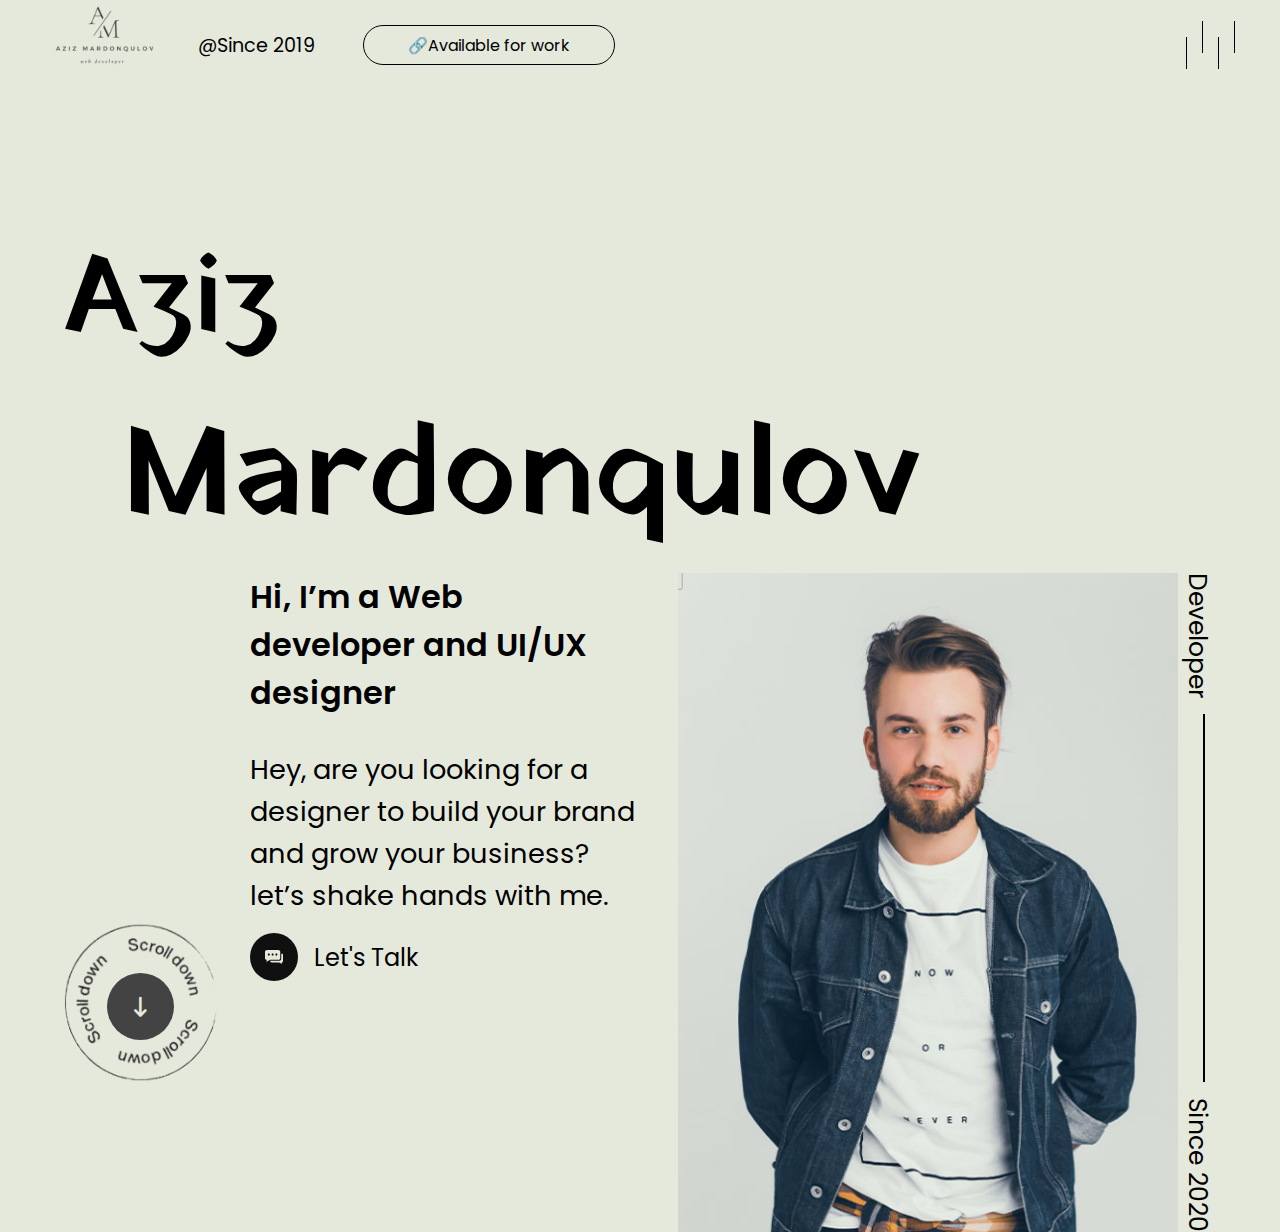
==== index.html @ bc28e063 "inishial setup" ====
<!DOCTYPE html>
<html lang="en">
<head>
    <meta charset="UTF-8">
    <meta name="viewport" content="width=device-width, initial-scale=1.0">
    <title>Aziz Mardonqulov</title>
    <link rel="stylesheet" href="./style.css">
    <link rel="stylesheet" href="https://cdnjs.cloudflare.com/ajax/libs/font-awesome/6.7.2/css/all.min.css" integrity="sha512-Evv84Mr4kqVGRNSgIGL/F/aIDqQb7xQ2vcrdIwxfjThSH8CSR7PBEakCr51Ck+w+/U6swU2Im1vVX0SVk9ABhg==" crossorigin="anonymous" referrerpolicy="no-referrer" />
</head>
<body>
    <div class="hader">
        <div class="navbar">
            <div class="navbar-right">
                <div class="navbar-logo">
                    <img src="./img/navbar/1_transparent_Craiyon.png" alt="">
                </div>
                <div class="navbar-right-lable">
                    <div class="navbar-right-lable-1">@Since 2019</div>
                    <a href="#" class="navbar-right-button">🔗Available for work</a>
                </div>
            </div>
            <div class="navbar-left">
                <div id="OpenNavbar" class="navbar-bars">
                    <span></span>
                    <span></span>
                    <span></span>
                    <span></span>
                </div>
            </div>
        </div>
        <div class="navbar-left"></div>
        <div id="MedioNavbar" class="navbar-medio">
            <ul>
                <li class="medio-navbar-item-1"><a href="" class="medio-navbar-link-1"><img src="./img/navbar/1.svg" alt="">Home</a></li>
                <li class="medio-navbar-item-2"><a href="" class="medio-navbar-link-2"><img src="./img/navbar/2.svg" alt="">About</a></li>
                <li class="medio-navbar-item-3"><a href="" class="medio-navbar-link-3"><img src="./img/navbar/3.svg" alt="">Work</a></li>
                <li class="medio-navbar-item-4"><a href="" class="medio-navbar-link-4"><img src="./img/navbar/4.svg" alt="">Contact</a></li>
                <li class="medio-navbar-item-5"><a href="" id="CLoseNavbar" class="medio-navbar-link-5">x</a></li>
            </ul>
        </div>
        <div class="baner">
            <div class="baner-lable">
                Aziz <p>Mardonqulov</p>
            </div>
            <div class="baner-blog">
                <div class="baner-blog-lable">
                    <div id="BanerSkroll" class="baner-skroll">
                        <img src="./img/baner/1_transparent_Craiyon.png" alt="">
                        <span id="onScrool"><i class="fa-solid fa-arrow-down-long"></i></span>
                    </div>
                    <div class="baner-blog-lable-in">
                        <div class="baner-blog-lable-in-lable-1">Hi, I’m a Web <br> developer and UI/UX <br> designer</div>
                        <div class="baner-blog-lable-in-lable-2">Hey, are you looking for a <br> designer to build your brand <br> and grow your business? <br> let’s shake hands with me.</div>
                        <a href="https://t.me/AzizMardonqulov" class="baner-blog-lable-in-lable-3"><div class="baner-blog-lable-in-lable-3-img"><img src="./img/baner/2.svg" alt=""></div>Let's Talk</a>
                    </div>

                </div>
                <div class="baner-blog-lable-img">
                    <img width="500" src="./img/baner/3.png">
                    <div class="baner-blog-lable-img-lable"><div class="baner-blog-lable-img-lable-1">Developer <span></span> Since 2020</div></div>
                </div>
            </div>
        </div> 
    </div>
    <script src="./app.js"></script>
</body>
</html>
---- style.css ----
@import url('https://fonts.googleapis.com/css2?family=Crimson+Text:ital,wght@0,400;0,600;0,700;1,400;1,600;1,700&family=Old+Standard+TT:ital,wght@0,400;0,700;1,400&family=PT+Sans+Narrow:wght@400;700&family=Poppins:ital,wght@0,100;0,200;0,300;0,400;0,500;0,600;0,700;0,800;0,900;1,100;1,200;1,300;1,400;1,500;1,600;1,700;1,800;1,900&family=Port+Lligat+Sans&family=Roboto:ital,wght@0,100;0,300;0,400;0,500;0,700;0,900;1,100;1,300;1,400;1,500;1,700;1,900&family=Work+Sans:ital,wght@0,100..900;1,100..900&family=Yatra+One&display=swap');
*{
    margin: 0;
    padding: 0;
    box-sizing: border-box;
    transition: all 0.5s ease;
    font-family: "Poppins";
}
a{
    text-decoration: none;
}
li{
    list-style: none;
}
input{
    outline: none;
    padding-left: 1rem;
}
.hader{
    width: 100%;
    height: 100vh;
    background-color: #E5E9DC;
}
.navbar{
    width: 100%;
    height: 6vw;
    min-height: 10vh;
    box-shadow: 0px 2px 2em #0000;
    display: flex;
    justify-content: space-between;
    flex-direction: row;
    padding-left: 3%;
    padding-right: 3%;
}
.navbar-right{
    display: flex;
    gap: 2rem;
}
.navbar-logo{
    margin-top: -3vh;
}
.navbar-logo img{
    max-width: 10vw;
    min-width: 14vh;
}   
.navbar-right-lable{
    display: flex;
    gap: 3rem;
    align-items: center;
}
.navbar-left{
    display: flex;
    align-items: center;
}
.navbar-bars{
    width: 3.5rem;
    height: 3rem;
    cursor: pointer;
    position: relative;
    border-radius: 5px;
}
.navbar-bars span:first-child{
    width: 0.1rem;
    height: 2rem;
    background-color: #000;
    position: absolute;
    top: 1rem;
}
.navbar-bars span:nth-child(2){
    width: 0.1rem;
    height: 2rem;
    background-color: #000;
    position: absolute;
    left: 1rem;
}
.navbar-bars span:nth-child(3){
    width: 0.1rem;
    height: 2rem;
    background-color: #000;
    position: absolute;
    left: 2rem;
    top: 1rem;
}
.navbar-bars span:nth-child(4){
    width: 0.1rem;
    height: 2rem;
    background-color: #000;
    position: absolute;
    left: 3rem;
}
.navbar-bars:hover span{
    background-color: #0a2d72 ;
}
.navbar-bars:active{
    transform: scale(1.05);
}
.navbar-right-lable-1{
    font-size: 1.2rem;
    font-weight: 400;
}
.navbar-right-button{
    width: 28vh;
    height: 40px;
    border: 1px solid #000;
    justify-content: center;
    display: flex;
    align-items: center;
    border-radius: 20px;
    color: #000;
}
.navbar-right-button:hover{
    background-color: #000;
    color: #E5E9DC;
}
.navbar-right-button:active{
    transform: scale(1.02);
}
.navbar-medio{
    width: 100%;
    height: 100vh;
    position: fixed;
    z-index: 100;
    background-color: #3f3f46f0;
    top: -150%;
    display: flex;
    flex-direction: column;
    align-items: center;
    justify-content: center;
}
.navbar-medio ul li{
    margin-top: 2rem;
}
.navbar-medio ul li a{
    font-size: 18px;
    color: #E5E9DC;
    align-items: center;
    display: flex;
    gap: 0.5rem;
    justify-content: center;
}
.navbar-medio ul li:last-child a{
    font-size: 30px;
}
.navbar-medio ul li a:active{
    transform: scale(1.1);
}
.baner{
    width: 100%;
    background-color: #E5E9DC;
    padding-top: 10%;
    padding-left: 5%;
    padding-right: 5%;
    display: flex;
    flex-direction: column;
}
.baner-lable{
    font-family: "Yatra One";
    font-size:7rem;
}
.baner-lable p{
    font-family: "Yatra One";
    font-size:8rem;
    margin-left: 5%;
}
.baner-blog{
    display: flex;
    justify-content: space-between;
}
.baner-blog-lable{
    display: flex;
    gap: 2rem;
}
.baner-blog-lable-img img{
    max-width:600px;
    height: auto;
}
.baner-skroll{
    width:12vw;
    height: 13vw;
    display: flex;
    border-radius: 50%;
    position: relative;
    justify-content: center;
    align-items: center;
    cursor: pointer;
    margin-top: 60%;
}
.baner-skroll:active{
    transform: scale(1.1);
}
.baner-skroll img{
    width: 100%;
    height: 100%;
    border-radius: 50%;
}
.baner-skroll span{
    width:4.2rem;
    height: 4.2rem;
    background-color: #434343;
    position: absolute;
    border-radius: 50%;
    display: flex;
    margin-top: 1rem;
    justify-content: center;
    align-items: center;
    transform: rotate(0);
}
.baner-skroll span i{
    font-size: 20px;
    color:#E5E9DC;
}
.baner-blog-lable-in{
    display: flex;
    flex-direction: column;
    gap: 1rem;
}
.baner-blog-lable-in-lable-1{
    font-size: 2rem;
    font-weight: 600;
    margin-bottom: 1rem;
}
.baner-blog-lable-in-lable-2{
    font-size: 1.7rem;
    font-weight: 400;
}
.baner-blog-lable-in-lable-3{
    font-size: 1.5rem;
    display: flex;
    gap: 1rem;
    color: #000;
    align-items: center;
}
.baner-blog-lable-in-lable-3-img{
    width: 3rem;
    height: 3rem;
    background-color: #101010;
    display: flex;
    justify-content: center;
    align-items: center;   
    border-radiUs: 50%;
}
.baner-blog-lable-img{
    display: flex;
}
.baner-blog-lable-img-lable{
    writing-mode: vertical-rl;
    display: flex;
    font-size: 25px;
}
.baner-blog-lable-img-lable-1{
    display: flex;
}
.baner-blog-lable-img-lable span{
    width: 2px;
    height: 23rem;
    background-color: #000;
    margin-top: 1rem;
    margin-bottom: 1rem;
    margin-right: 0.7rem;
    transform: rotate(0deg);
}
.baner-blog-lable-img img{
    object-fit: cover;
}














@media only screen and (max-width:450px) {
    .navbar-right-lable{
        display: none;
    }
}

















@media only screen and (max-width:380px){
    .navbar-logo{
        margin-top: -2vw;
    }
    .navbar-bars span{
        width: 0.1rem !important;
        height: 1.4rem !important;
    }
    .navbar-medio ul li:last-child a{
        font-size: 20px;
    }
    .baner{
        height: 150vh;
        padding-left: 0;
        padding-right: 0;
    }
    .baner-lable{
        font-size: 2rem;
        margin-left: 5vw;
    }
    .baner-lable p{
        font-size: 2rem;
    }
    .baner-blog{
        flex-direction: column;
    }
    .baner-blog-lable{
        flex-direction: column;
    }
    .baner-blog-lable-img img{
        width: 100%;
    }
    .baner-skroll{
        width: 27vw;
        height: 28vw;
        margin-top: 2rem;
    }
    .baner-skroll span{
        width: 2rem;
        height: 2rem; 
        right: 0.8rem;
        top:0.8rem;
        left: 1.5rem;

    }
    .baner-skroll span i{
        font-size: 10px;   
    }
    .baner-skroll{
        margin-left: 1rem;
    }
    .baner-blog-lable-in{
        padding-left: 1rem;
    }
    .baner-blog-lable-in-lable-1{
        font-size: 1.5rem;
    }
    .baner-blog-lable-in-lable-2{
        font-size: 1.2rem;
        margin-bottom: 0.5rem;
    }
    .baner-blog-lable-in-lable-3{
        margin-bottom: 1rem;
    }
    .baner-blog-lable-img-lable{
        font-size: 20px;
    }
    .baner-blog-lable-img-lable-1{
        display: none;
    }

}
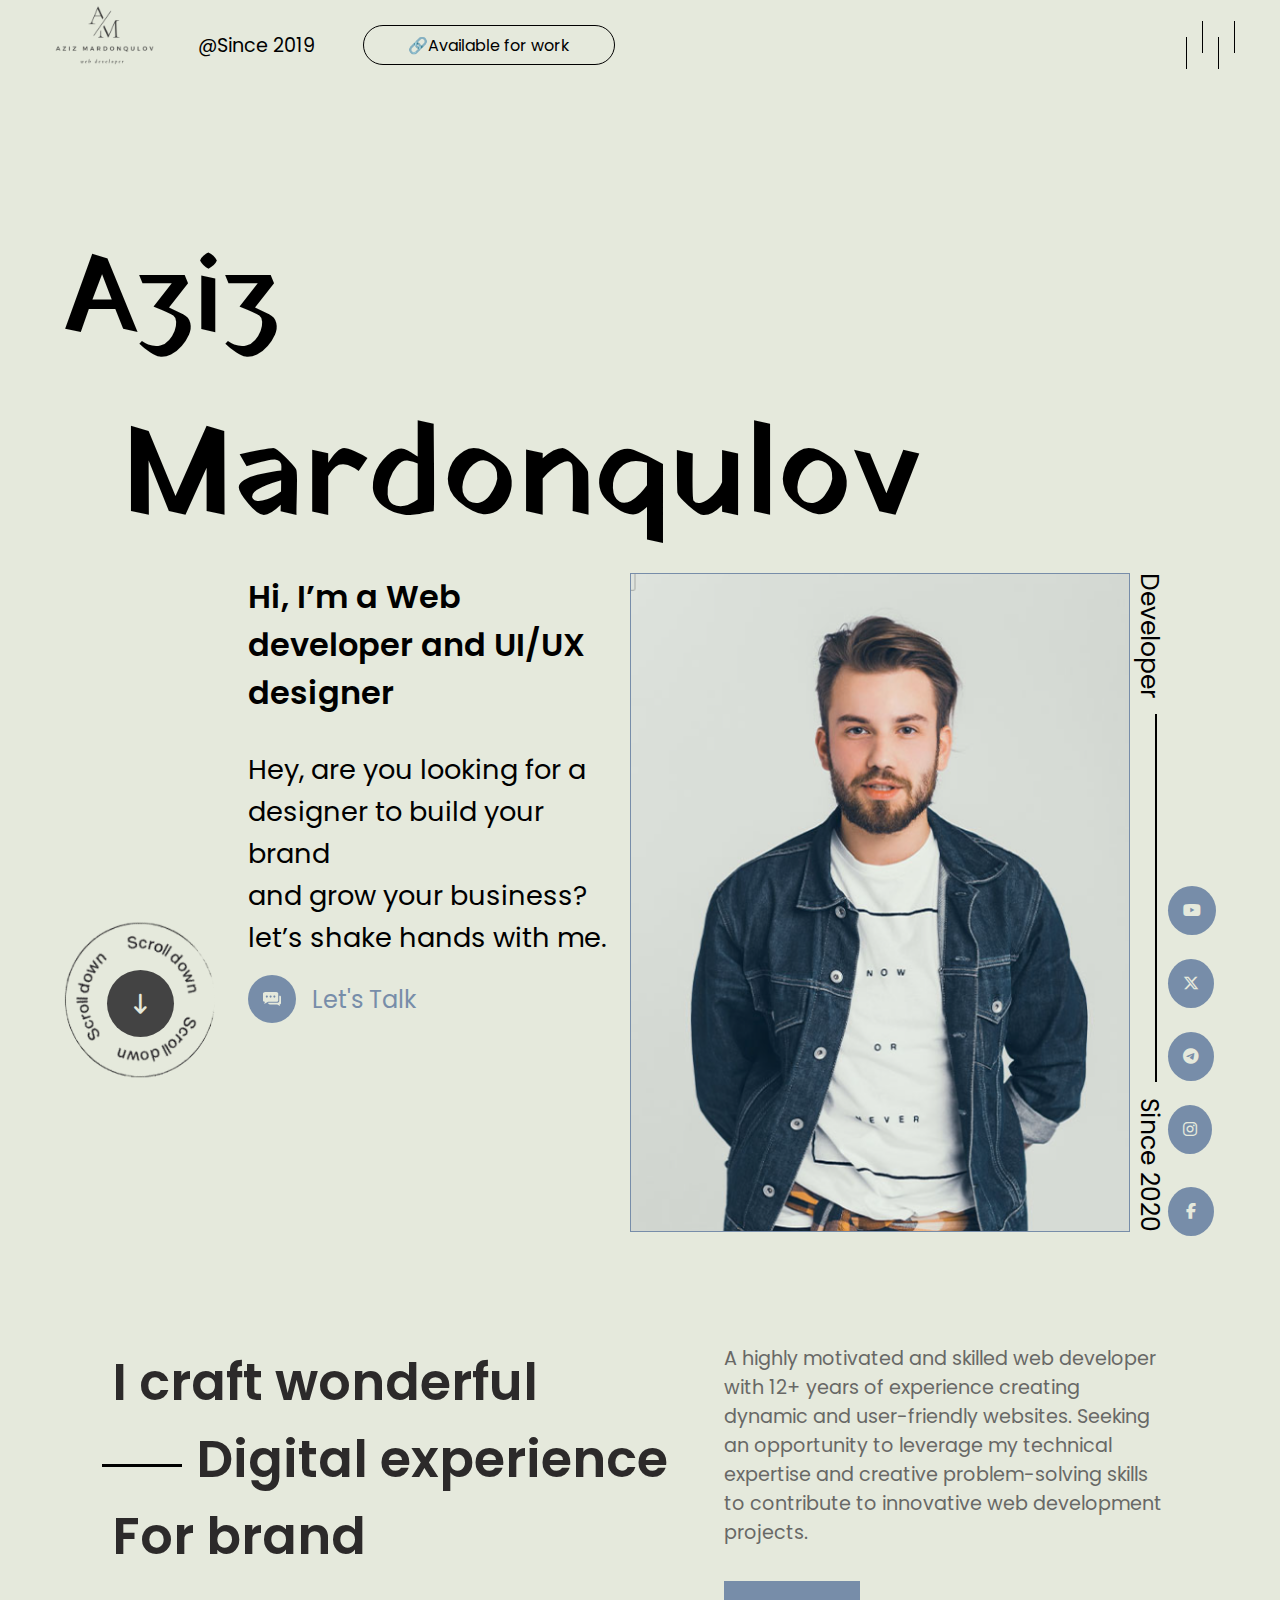
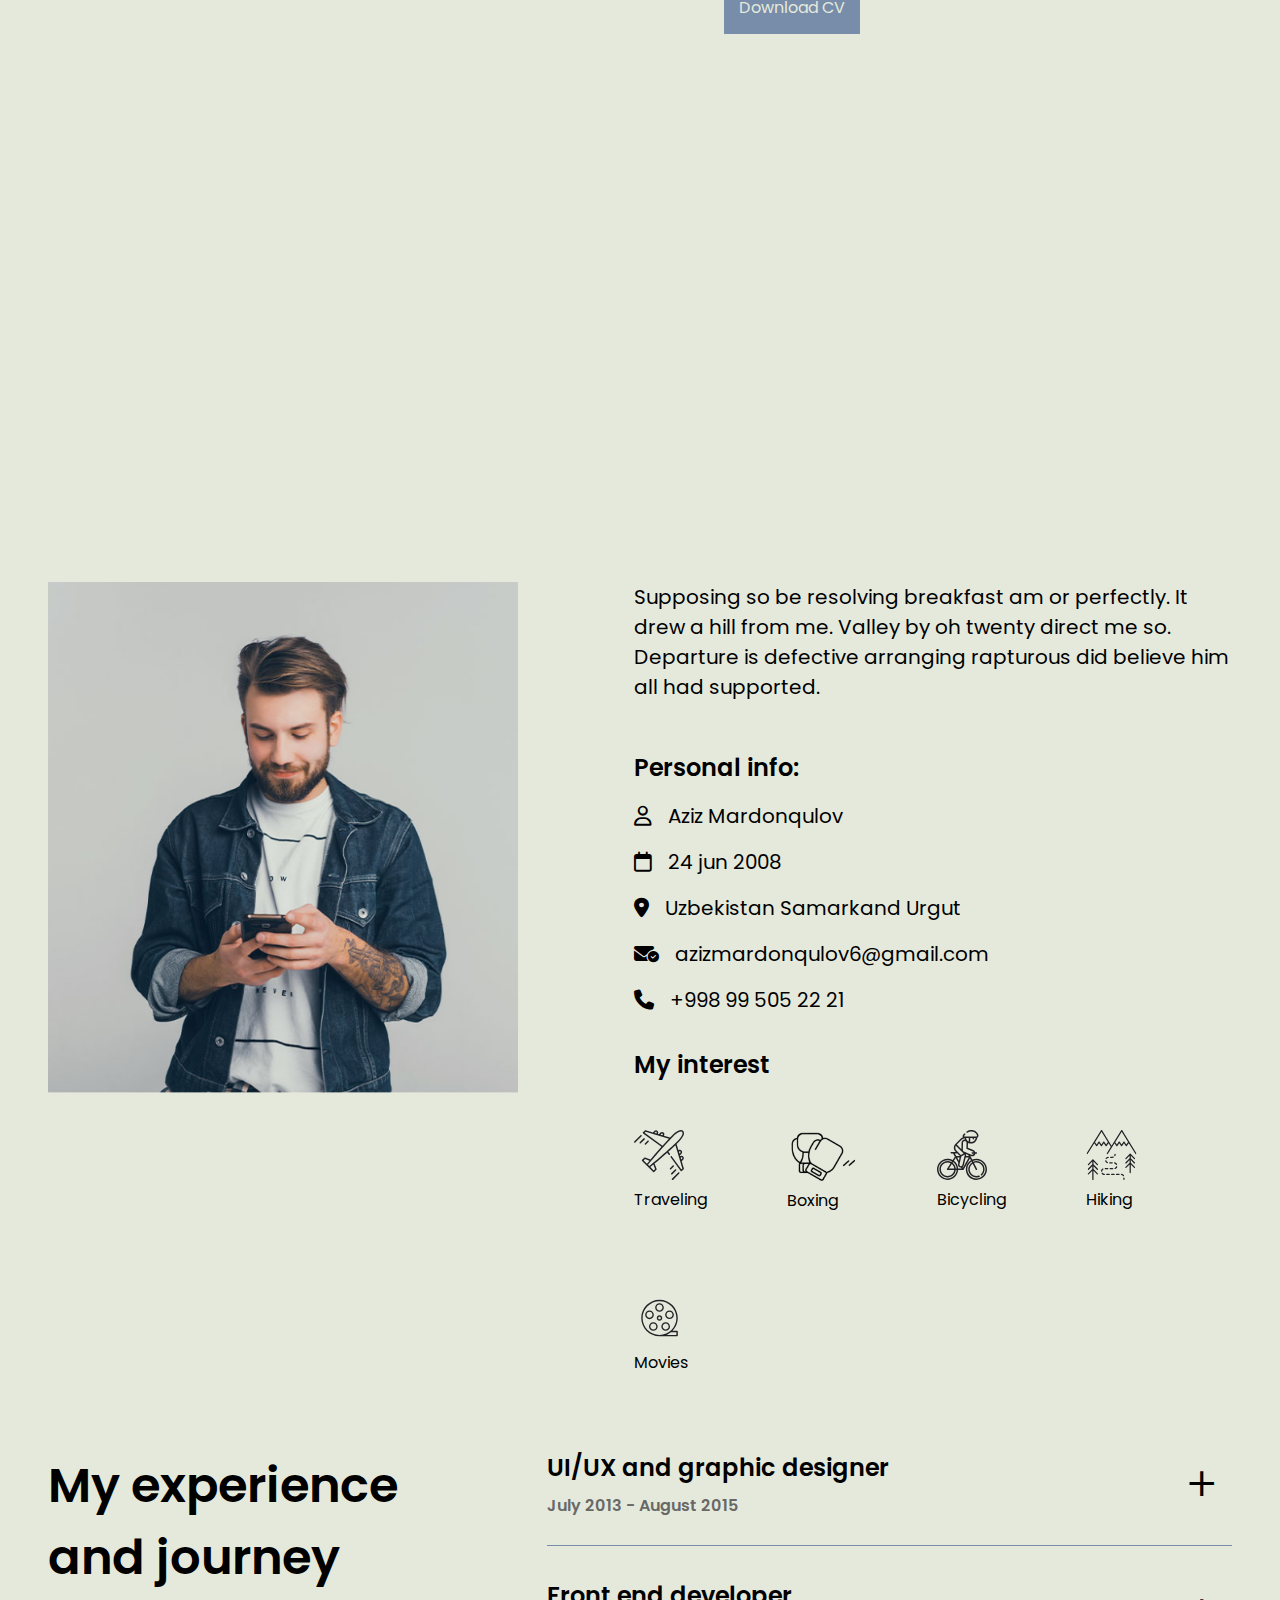
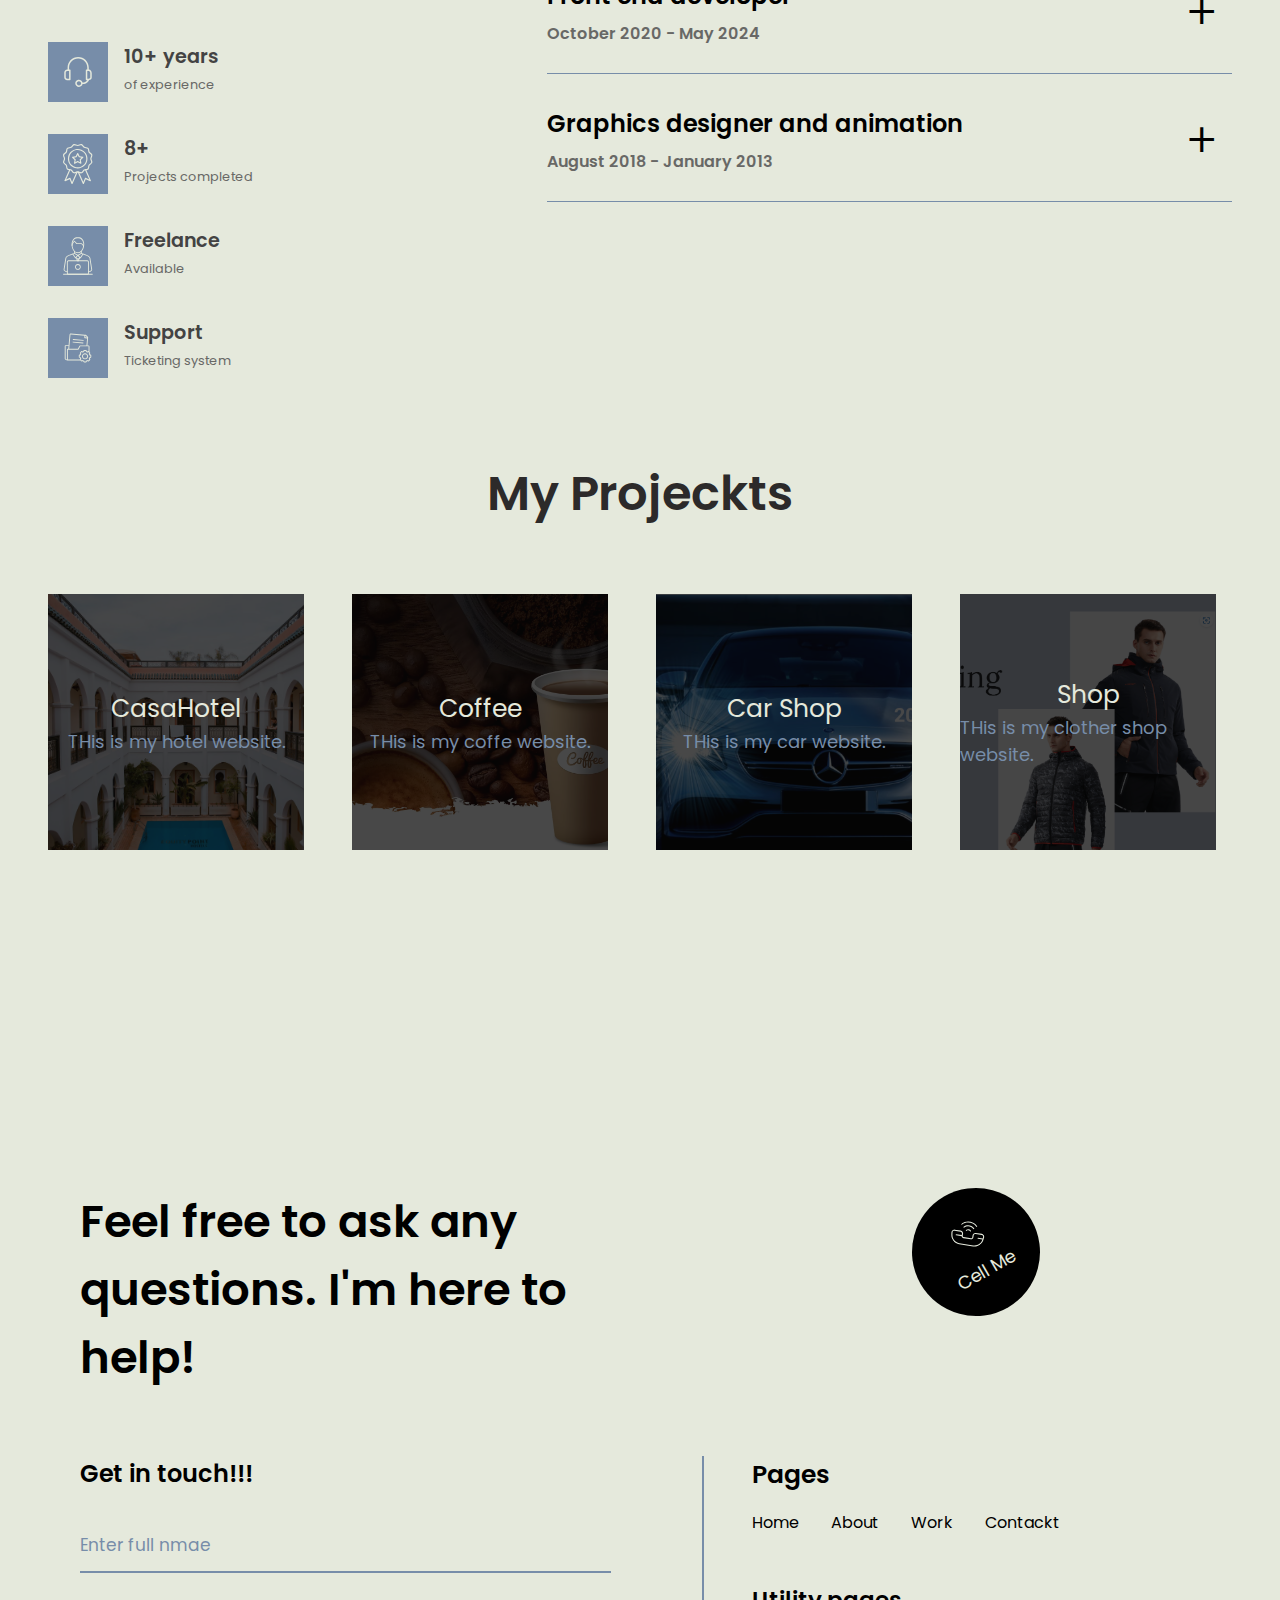
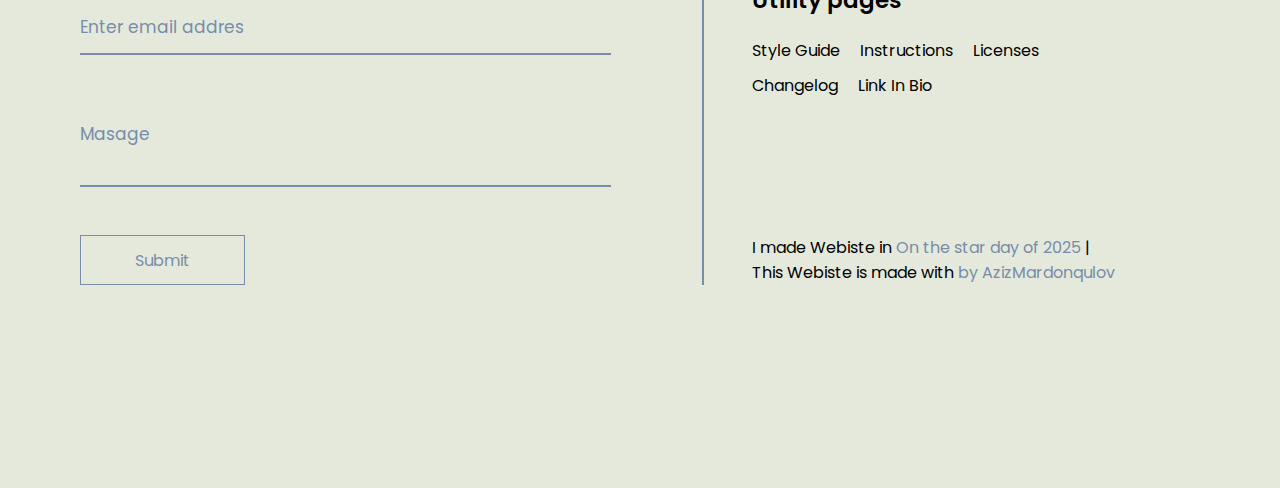
==== commit 875e0052: "`Refactor experienceBlog event listeners and adjust CSS styles`" ====
--- a/index.html
+++ b/index.html
@@ -9,14 +9,14 @@
 </head>
 <body>
     <div class="hader">
-        <div class="navbar">
+        <div id="navbar" class="navbar">
             <div class="navbar-right">
                 <div class="navbar-logo">
                     <img src="./img/navbar/1_transparent_Craiyon.png" alt="">
                 </div>
                 <div class="navbar-right-lable">
                     <div class="navbar-right-lable-1">@Since 2019</div>
-                    <a href="#" class="navbar-right-button">🔗Available for work</a>
+                    <a href="https://t.me/AzizMardonqulov" class="navbar-right-button">🔗Available for work</a>
                 </div>
             </div>
             <div class="navbar-left">
@@ -31,11 +31,11 @@
         <div class="navbar-left"></div>
         <div id="MedioNavbar" class="navbar-medio">
             <ul>
-                <li class="medio-navbar-item-1"><a href="" class="medio-navbar-link-1"><img src="./img/navbar/1.svg" alt="">Home</a></li>
-                <li class="medio-navbar-item-2"><a href="" class="medio-navbar-link-2"><img src="./img/navbar/2.svg" alt="">About</a></li>
-                <li class="medio-navbar-item-3"><a href="" class="medio-navbar-link-3"><img src="./img/navbar/3.svg" alt="">Work</a></li>
-                <li class="medio-navbar-item-4"><a href="" class="medio-navbar-link-4"><img src="./img/navbar/4.svg" alt="">Contact</a></li>
-                <li class="medio-navbar-item-5"><a href="" id="CLoseNavbar" class="medio-navbar-link-5">x</a></li>
+                <li class="medio-navbar-item-1"><a href="#" class="medio-navbar-link-1"><img src="./img/navbar/1.svg" alt="">Home</a></li>
+                <li class="medio-navbar-item-2"><a href="#About" class="medio-navbar-link-2"><img src="./img/navbar/2.svg" alt="">About</a></li>
+                <li class="medio-navbar-item-3"><a href="#Work" class="medio-navbar-link-3"><img src="./img/navbar/3.svg" alt="">Work</a></li>
+                <li class="medio-navbar-item-4"><a href="#Contackt" class="medio-navbar-link-4"><img src="./img/navbar/4.svg" alt="">Contact</a></li>
+                <li class="medio-navbar-item-5"><a id="CLoseNavbar" class="medio-navbar-link-5">x</a></li>
             </ul>
         </div>
         <div class="baner">
@@ -45,7 +45,7 @@
             <div class="baner-blog">
                 <div class="baner-blog-lable">
                     <div id="BanerSkroll" class="baner-skroll">
-                        <img src="./img/baner/1_transparent_Craiyon.png" alt="">
+                        <img  src="./img/baner/1_transparent_Craiyon.png" alt="">
                         <span id="onScrool"><i class="fa-solid fa-arrow-down-long"></i></span>
                     </div>
                     <div class="baner-blog-lable-in">
@@ -55,12 +55,280 @@
                     </div>
 
                 </div>
-                <div class="baner-blog-lable-img">
-                    <img width="500" src="./img/baner/3.png">
+                <div id="BanImg" class="baner-blog-lable-img">
+                    <img id="BanImg" width="500" src="./img/baner/3.png">
                     <div class="baner-blog-lable-img-lable"><div class="baner-blog-lable-img-lable-1">Developer <span></span> Since 2020</div></div>
                 </div>
+                <div class="baner-blog-icons">
+                    <ul>
+                        <li><a href="https://www.youtube.com/@azizmardonqulov"><i class="fa-brands fa-youtube"></i></a></li>
+                        <li><a href=""><i class="fa-brands fa-x-twitter"></i></a></li>
+                        <li><a href="https://t.me/AzizMardonqulov"><i class="fa-brands fa-telegram"></i></a></li>
+                        <li><a href=""><i class="fa-brands fa-instagram"></i></a></li>
+                        <li><a href=""><i class="fa-brands fa-facebook-f"></i></a></li>
+                    </ul>
+                </div>
+            </div>
+            <div class="baner-bottom">
+                <div class="baner-buttom-1">
+                    <div class="baner-button-1-lable">I craft wonderful <br> <span></span>       Digital experience <br> For brand</div>
+                </div> 
+                <div class="baner-buttom-2">
+                    <div class="baner-buttom-2-lable-1">
+                        A highly motivated and skilled web developer with 12+ years of experience creating dynamic and user-friendly websites. Seeking an opportunity to leverage my technical expertise and creative problem-solving skills to contribute to innovative web development projects.
+                    </div>
+                    <a href="/img/donglond/ser1.jpg" download class="baner-buttom-2-lable-button">Download CV</a>
+                </div>
             </div>
         </div> 
+    </div>
+    <div id="About" class="about">
+        <div class="about-blog-img">
+            <img src="./img/about/1.png" alt="">
+        </div>
+        <div class="about-lable">
+            <div class="about-lable-1">Supposing so be resolving breakfast am or perfectly. It drew a hill from me. Valley by oh twenty direct me so. Departure is defective arranging rapturous did believe him all had supported.</div>
+            <div class="about-lable-unser-info">
+                <div class="about-lable-unser-info-lable-1">Personal info:</div>
+                <div class="about-lable-uncer-info-1">
+                    <i class="fa-regular fa-user"></i> Aziz Mardonqulov
+                </div>
+                <div class="about-lable-uncer-info-1">
+                    <i class="fa-regular fa-calendar"></i> 24 jun 2008
+                </div>
+                <div class="about-lable-uncer-info-1">
+                    <i class="fa-solid fa-location-dot"></i> Uzbekistan Samarkand Urgut
+                </div>
+                <div class="about-lable-uncer-info-1">
+                    <i class="fa-solid fa-envelope-circle-check"></i> azizmardonqulov6@gmail.com
+                </div>
+                <div class="about-lable-uncer-info-1">
+                    <i class="fa-solid fa-phone"></i> +998 99 505 22 21
+                </div>
+            </div>
+            <div class="about-hobby">
+                <div class="about-hobby-lable-1">My interest</div>
+                <div class="about-hobby-in">
+                    <div class="about-hobby-1">
+                        <div class="about-hobby-1-img">
+                            <img src="./img/about/1.svg" alt="">
+                        </div>
+                        <div class="about-hobby-1-lable">Traveling</div>
+                    </div>
+                    <div class="about-hobby-1">
+                        <div class="about-hobby-1-img">
+                            <img width="70" src="./img/about/2.png" alt="">
+                        </div>
+                        <div class="about-hobby-1-lable">Boxing</div>
+                    </div>
+                    <div class="about-hobby-1">
+                        <div class="about-hobby-1-img">
+                            <img src="./img/about/3.svg" alt="">
+                        </div>
+                        <div class="about-hobby-1-lable">Bicycling</div>
+                    </div>
+                    <div class="about-hobby-1">
+                        <div class="about-hobby-1-img">
+                            <img src="./img/about/4.svg" alt="">
+                        </div>
+                        <div class="about-hobby-1-lable">Hiking</div>
+                    </div>
+                    <div class="about-hobby-1">
+                        <div class="about-hobby-1-img">
+                            <img src="./img/about/5.svg" alt="">
+                        </div>
+                        <div class="about-hobby-1-lable">Movies</div>
+                    </div>
+                </div>
+            </div>
+        </div>
+    </div>
+    <div class="experience">
+        <div class="experience-lable">
+            <div class="experience-lable-1"> My experience and journey</div>
+            <div class="experiens-block-in">
+                <div class="experience-lable-block-1">
+                    <div class="experience-lable-block-1-img">
+                        <img src="./img/expiresion/4.svg" alt="">
+                    </div>
+                    <div class="experience-lable-block-1-lable">
+                        <div class="experience-lable-block-1-lable-1">10+ years</div>
+                        <div class="experience-lable-block-1-lable-2">of experience</div>
+                    </div>
+                </div>
+                <div class="experience-lable-block-1">
+                    <div class="experience-lable-block-1-img">
+                        <img src="./img/expiresion/3.svg" alt="">
+                    </div>
+                    <div class="experience-lable-block-1-lable">
+                        <div class="experience-lable-block-1-lable-1">8+</div>
+                        <div class="experience-lable-block-1-lable-2">Projects completed</div>
+                    </div>
+                </div>
+                <div class="experience-lable-block-1">
+                    <div class="experience-lable-block-1-img">
+                        <img src="./img/expiresion/2.svg" alt="">
+                    </div>
+                    <div class="experience-lable-block-1-lable">
+                        <div class="experience-lable-block-1-lable-1">Freelance</div>
+                        <div class="experience-lable-block-1-lable-2">Available</div>
+                    </div>
+                </div>
+                <div class="experience-lable-block-1">
+                    <div class="experience-lable-block-1-img">
+                        <img src="./img/expiresion/1.svg" alt="">
+                    </div>
+                    <div class="experience-lable-block-1-lable">
+                        <div class="experience-lable-block-1-lable-1">Support</div>
+                        <div class="experience-lable-block-1-lable-2">Ticketing system</div>
+                    </div>
+                </div>
+            </div>
+        </div>
+        <div class="experionce-blog-in">
+            <div id="experienceBlog" class="experience-blog">
+                <div class="experience-blog-lable-in">
+                    <div class="experience-blog-lable-in-1">
+                        UI/UX and graphic designer
+                        <div class="experience-blog-lable-in-1">
+                            July 2013 - August 2015
+                        </div>
+                    </div>
+                    <div id="experienceBlogIcon" class="experience-blog-lable-icon">+</div>
+                </div>
+
+                <div class="experience-blog-1">
+                    <div class="experience-blog-1-lable-1">Supposing so be resolving breakfast am or perfectly. It drew a hill from me. Valley by oh twenty direct me so. Departure defective arranging rapturous did believe him all had supported.</div>
+                    <div class="experience-blog-1-lable-item">
+                        <ul>
+                            <li>
+                                <div class="">Experience design</div>
+                            </li>
+                            <li>
+                                <div class="">Interaction</div>
+                            </li>
+                            <li>
+                                <div class="">Animation</div>
+                            </li>
+                        </ul>
+                    </div>
+                </div>
+            </div>
+            <div id="experienceBlog2" class="experience-blog">
+                <div class="experience-blog-lable-in">
+                    <div class="experience-blog-lable-in-1">
+                        Front end developer
+                        <div class="experience-blog-lable-in-1">
+                            October 2020 - May 2024
+                        </div>
+                    </div>
+                    <div id="experienceBlogIcon2" class="experience-blog-lable-icon">+</div>
+                </div>
+
+                <div class="experience-blog-1">
+                    <div class="experience-blog-1-lable-1">Supposing so be resolving breakfast am or perfectly. It drew a hill from me. Valley by oh twenty direct me so. Departure defective arranging rapturous did believe him all had supported.</div>
+                    <div class="experience-blog-1-lable-item">
+                        <ul>
+                            <li>
+                                <div class="">HTML</div>
+                            </li>
+                            <li>
+                                <div class="">CSS</div>
+                            </li>
+                            <li>
+                                <div class="">JS</div>
+                            </li>
+                        </ul>
+                    </div>
+                </div>
+            </div>
+            <div id="experienceBlog3" class="experience-blog">
+                <div class="experience-blog-lable-in">
+                    <div class="experience-blog-lable-in-1">
+                        Graphics designer and animation
+                        <div class="experience-blog-lable-in-1">
+                            August 2018 - January 2013
+                        </div>
+                    </div>
+                    <div id="experienceBlogIcon3" class="experience-blog-lable-icon">+</div>
+                </div>
+
+                <div class="experience-blog-1">
+                    <div class="experience-blog-1-lable-1">Weaving creativity and technology to bring ideas to life through stunning visuals and captivating animations, turning concepts into visual masterpieces.</div>
+                    <div class="experience-blog-1-lable-item">
+                        <ul>
+                            <li>
+                                <div class="">Photoshop</div>
+                            </li>
+                            <li>
+                                <div class="">Illustrator</div>
+                            </li>
+                            <li>
+                                <div class="">Figma<div>
+                            </li>
+                        </ul>
+                    </div>
+                </div>
+            </div>
+            
+        </div>
+    </div>
+    <div id="Work" class="projeckt">
+        <div class="projeckt-lable-1">My Projeckts</div>
+        <div class="projeckt-in">
+            <a href="https://casa-hotel-by-aziz-mardonqulov.netlify.app/" class="projeckt-in-blog-1">
+                <div class="projeckt-in-blog-1-lable-1">CasaHotel</div>
+                <div class="projeckt-in-blog-1-lable-2">THis is my hotel website. </div>
+            </a>
+            <a href="https://coffee-by-aziz-mardonqulov.netlify.app/" class="projeckt-in-blog-1">
+                <div class="projeckt-in-blog-1-lable-1">Coffee</div>
+                <div class="projeckt-in-blog-1-lable-2">THis is my coffe website. </div>
+            </a>
+            <a href="https://car-shop-landing.netlify.app/" class="projeckt-in-blog-1">
+                <div class="projeckt-in-blog-1-lable-1">Car Shop</div>
+                <div class="projeckt-in-blog-1-lable-2">THis is my car website. </div>
+            </a>
+            <a href="https://clothing-fv.netlify.app/" class="projeckt-in-blog-1">
+                <div class="projeckt-in-blog-1-lable-1">Shop</div>
+                <div class="projeckt-in-blog-1-lable-2">THis is my clother shop website. </div>
+            </a>
+        </div>
+    </div>
+    <div id="Contackt" class="contackt">
+        <div class="contackt-lable">
+            <div class="contackt-lable-1">Feel free to ask any questions. I'm here to help!</div>
+            <a href="https://t.me/AzizMardonqulov" class="contackt-button"><img src="./img/contackt/1.svg" alt="">Cell Me</a>
+        </div>
+        <div class="contackt-in">
+            <div class="contackt-in-blog-form">
+                <div class="contackt-in-blog-form-lable">Get in touch!!!</div>
+                <div class="contackt-in-blog-form-in">
+                    <input type="text" placeholder="Enter full nmae">
+                    <input type="text" placeholder="Enter email addres">
+                    <input type="text" placeholder="Masage">
+                    <a href="https://t.me/AzizMardonqulov">Submit</a>
+                </div>
+            </div>
+            <div class="contackt-in-blog-lable">
+                <div class="contackt-in-blog-lable-1">
+                    Pages
+                </div>
+                <div class="contackt-in-blog-lable-item">
+                    <ul>
+                        <li><a href="">Home</a></li>
+                        <li><a href="">About</a></li>
+                        <li><a href="">Work</a></li>
+                        <li><a href="">Contackt</a></li>
+                    </ul>
+                </div>
+                <div class="contackt-in-blog-lable-2">
+                    <div class="contackt-in-blog-lable-2-lable-1">Utility pages</div>
+                    <div class="contackt-in-blog-lable-2-lable-2">Style Guide <span></span>  Instructions <span></span> Licenses <br> Changelog  <span></span> Link In Bio </div>
+                </div>
+                <div class="contackt-in-blog-bottom">I made Webiste in <span>On the star day of 2025</span> | This Webiste is made with
+                    <span>by AzizMardonqulov</span></div>
+            </div>
+        </div>
     </div>
     <script src="./app.js"></script>
 </body>
--- a/style.css
+++ b/style.css
@@ -18,7 +18,7 @@
 }
 .hader{
     width: 100%;
-    height: 100vh;
+    height: 230vh !important;
     background-color: #E5E9DC;
 }
 .navbar{
@@ -31,6 +31,8 @@
     flex-direction: row;
     padding-left: 3%;
     padding-right: 3%;
+    position: static;
+    transition: all 0.5s ease;
 }
 .navbar-right{
     display: flex;
@@ -146,6 +148,7 @@
 }
 .baner{
     width: 100%;
+    height: 100vh;
     background-color: #E5E9DC;
     padding-top: 10%;
     padding-left: 5%;
@@ -227,13 +230,13 @@
     font-size: 1.5rem;
     display: flex;
     gap: 1rem;
-    color: #000;
+    color: #778DA9;
     align-items: center;
 }
 .baner-blog-lable-in-lable-3-img{
     width: 3rem;
     height: 3rem;
-    background-color: #101010;
+    background-color: #778DA9;
     display: flex;
     justify-content: center;
     align-items: center;   
@@ -261,44 +264,404 @@
 }
 .baner-blog-lable-img img{
     object-fit: cover;
-}
-
-
-
-
-
-
-
-
-
-
-
-
-
-
-@media only screen and (max-width:450px) {
+    border: 1px solid #778DA9;
+}
+.baner-blog-icons{
+    display: flex;
+    flex-direction: column;
+    justify-content: end;
+}
+.baner-blog-icons ul {
+    display: flex;
+    flex-direction: column;
+}
+.baner-blog-icons ul li{
+    margin-top: 3rem;
+}
+.baner-blog-icons ul li a{
+    padding: 13px 15px;
+    background-color: #778DA9;
+    border-radius: 50%;
+}
+.baner-blog-icons ul li a i{
+    color: #E5E9DC;
+}
+.baner-blog-icons ul li:last-child a i{
+    padding: 13px 3px;
+}
+.baner-blog-icons ul li:hover a {
+    color: #778DA9;
+    background: transparent;
+    border: 1px solid #778DA9;
+}
+.baner-blog-icons ul li:hover a i{
+    color: #778DA9;
+}
+.baner-blog-icons ul li:active{
+    transform: scale(1.04);
+}
+.baner-bottom{
+    width: 100%;
+    height: 100vh;
+    padding-left: 3rem;
+    padding-right: 3rem;
+    display: flex;
+    justify-content: space-between;
+    padding-top: 7rem;
+}
+.baner-buttom-1{
+    width: 58%;
+}
+.baner-buttom-2{
+    width: 42%;
+}
+.baner-button-1-lable{
+    font-size:3.2rem;
+    font-weight: 600;
+    color: #2c2a2a;
+    position: relative;
+}
+.baner-button-1-lable span {
+    width: 5rem;
+    height: 3px;
+    background: #000;
+    position: absolute;
+    top:120px;
+    left: -10px;
+}
+.baner-buttom-2-lable-1{
+    font-size: 1.2rem;
+    color: #686866;
+    margin-bottom: 3rem;
+
+}
+.baner-buttom-2-lable-button{
+    padding: 15px 15px;
+    font-size: 1rem;
+    color: #E5E9DC;
+    background-color: #778DA9;
+}
+.about{
+    width: 100%;
+    height: 100vh;
+    display: flex;
+    justify-content: space-between;
+    padding-left: 3rem;
+    padding-right: 3rem;
+    padding-top: 4REM;
+    background: #E5E9DC;
+}
+.about-blog-img{
+    width: 40%;
+    height: 1;
+    padding-top: 3REM;
+}
+.about-blog-img img{
+    width:100%;
+}
+.about-lable{
+    width: 60%;
+    padding-top: 3REM;
+    padding-left: 7rem;
+}
+.about-lable-1{
+    font-size: 20px;
+    margin-bottom:3rem ;
+}
+.about-lable-unser-info-lable-1{
+    font-size: 1.5rem;
+    font-weight: 600;
+    margin-bottom: 1rem;
+}
+.about-lable-uncer-info-1{
+    display: flex;
+    gap: 1rem;
+    font-size: 20px;
+    margin-top: 0;
+    margin-bottom: 1rem;
+}
+.about-lable-uncer-info-1:last-child{
+    margin-bottom: 2rem;
+}
+
+.about-lable-uncer-info-1 i{
+    margin-top: 5px;
+}
+.about-hobby{
+    width: 100%;
+    display: flex;
+    flex-direction:column;
+}
+.about-hobby-lable-1{
+    font-size: 1.5rem;
+    font-weight: 600;
+    margin-bottom: 1rem;
+    display: block;
+    margin-bottom: 3rem;
+}
+.about-hobby-1{
+    display: flex;
+    flex-direction: column;
+}
+.about-hobby-in{
+    display: flex;
+    gap: 5rem;
+    flex-wrap: wrap;
+
+}
+.experience{
+    width: 100%;
+    background-color: #E5E9DC;
+    padding-top: 5rem;
+    padding-left: 3rem;
+    padding-right: 3rem;
+    display: flex;
+}
+.experiens-block-in{
+    display: flex;
+    flex-wrap: wrap;
+    gap: 2rem;
+}
+.experience-lable{
+    width: 30%;
+}
+.experionce-blog-in{
+    width: 70%;
+    padding-left: 9rem;
+    gap: 2rem;
+    display: flex;
+    flex-direction: column;
+}
+.experience-lable-1{
+    font-size: 3rem;
+    font-weight: 600;
+    display: flex;
+    margin-bottom: 3rem;
+}
+.experience-lable-block-1{
+    display: flex;
+    gap: 1rem;
+    cursor: pointer;
+}
+.experience-lable-block-1-img{
+    width: 60px;
+    height: 60px;
+    background: #778DA9;
+    display: flex;
+    justify-content: center;
+}
+.experience-lable-block-1-img img{
+    width: 30px;
+}
+.experience-lable-block-1-lable-1{
+    font-size: 1.2rem;
+    font-weight: 600;
+    color: #434343;
+}
+.experience-lable-block-1-lable-2{
+    font-size: 0.8rem;
+    margin-top: 0.3rem;
+    color: #686866;
+}
+.experience-blog-lable-in{
+    display: flex;
+    justify-content: space-between;
+    margin-bottom: 2rem;
+    padding-right: 1rem;
+}
+.experience-blog{
+    height: 6rem;
+    border-bottom: 1px solid #778DA9;
+    overflow: hidden;
+}
+.experience-blog-lable-in-1{
+    font-size: 1.5rem;
+    color: #000;
+    font-weight: 600;
+}
+.experience-blog-lable-in-1:last-child{
+    font-size: 1rem;
+    color: #686866;
+    margin-top: 0.5rem;
+}
+.experience-blog-lable-icon{
+    font-size: 3rem;
+    font-weight: 300;
+    cursor: pointer;
+}
+.experience-blog-1-lable-1{
+    font-size: 17px;
+    margin-bottom: 0.5rem;
+}
+.experience-blog-1-lable-item{
+    padding-left: 1rem;
+    margin-bottom: 1rem;
+}
+.experience-blog-1-lable-item ul{
+    display: flex;
+    flex-direction: column;
+}
+.experience-blog-1-lable-item ul li{
+    margin-top: 0.5rem;
+    list-style:disc;
+}
+.experienceBlogHIg{
+    height: 18rem !important;
+}
+.contackt{
+    width: 100%;
+    height: 100vh;
+    background-color: #E5E9DC;
+    display: flex;
+    flex-direction: column;
+}
+.contackt-lable{
+    width: 100%;
+    display: flex;
+    justify-content: space-between;
+    padding-left: 5rem;
+    padding-right: 15rem;
+    margin-bottom: 4rem;
+}
+.contackt-lable-1{
+    font-size: 45px;
+    width: 500px;
+    font-weight: 600;
+}
+.contackt-button{
+    width: 10vw;
+    height: 10vw;
+    background-color: #000;
+    border-radius: 50%;
+    display: flex;
+    justify-content: center;
+    align-items: center;
+    flex-direction: column;
+    color: #E5E9DC;
+    font-size: 18px;
+    gap: 0.5em;
+    transform: rotate(-30deg);
+    cursor: pointer;
+}
+.contackt-button:hover{
+    transform: rotate(0);
+    transform: scale(1.0);
+}
+.contackt-in{
+    width: 100%;
+    display: flex;
+}
+.contackt-in-blog-form{
+    width: 55%;
+    display: flex;
+    flex-direction: column;
+    gap: 2rem;
+    padding-left: 5rem;
+    padding-right: 2rem;
+    border-right: 2px solid #778DA9;
+}
+.contackt-in-blog-form-in{
+    display: flex;
+    flex-direction: column;
+    gap: 2rem;
+}
+.contackt-in-blog-form-lable{
+    font-size: 1.5rem;
+    font-weight: 600;
+}
+.contackt-in-blog-form-in input{
+    width: 90%;
+    height: 50px;
+    background-color: #E5E9DC;
+    border: 0px;
+    border-bottom: 2px solid #778DA9;
+    padding-left: 0;
+}
+.contackt-in-blog-form-in input:nth-child(3){
+    height:100px;
+    display: flex;
+    align-items:start;
+    margin-bottom: 1rem;
+}
+.contackt-in-blog-form-in input::placeholder{
+    font-size: 17px;
+    color: #778DA9;
+}
+.contackt-in-blog-form-in a{
+    width: 28%;
+    height: 50px;
+    font-size: 16px;
+    color: #778DA9;
+    border: 1px solid #778DA9;
+    background: #E5E9DC;
+    cursor: pointer;
+    display: flex;
+    justify-content: center;
+    align-items: center;
+}
+.contackt-in-blog-form-in a:hover{
+    background-color: #778DA9;
+    color: #E5E9DC;
+}
+.contackt-in-blog-form-in a:active{
+    box-shadow: 0px 0px 3em #778DA9;
+}
+.contackt-in-blog-lable{
+    width: 45%;
+    display: flex;
+    flex-direction: column;
+    padding-left: 3rem;
+}
+.contackt-in-blog-lable-1{
+    font-size: 25px;
+    font-weight: 600;
+    margin-bottom: 1rem;
+}
+.contackt-in-blog-lable-item{
+    margin-bottom: 3rem;
+}
+.contackt-in-blog-lable-item ul {
+    display: flex;
+    gap: 2rem;
+}
+.contackt-in-blog-lable-item ul li a{
+    color: #000;
+}
+.contackt-in-blog-lable-2-lable-1{
+    font-size: 23px;
+    font-weight: 600;
+    margin-bottom: 1rem;
+}
+.contackt-in-blog-lable-2-lable-2{
+    font-size: 16px;
+    line-height: 35px;
+}
+.contackt-in-blog-lable-2-lable-2 span{
+    margin-left: 1rem;
+}
+.contackt-in-blog-bottom{
+    width: 70%;
+    margin-top: auto;
+    font-size: 16px;
+}
+.contackt-in-blog-bottom span{
+    color: #778DA9;
+}
+
+
+
+
+
+
+
+
+@media only screen and (max-width:450px){
+    .hader{
+        height: 350vh;
+    }
     .navbar-right-lable{
         display: none;
     }
-}
-
-
-
-
-
-
-
-
-
-
-
-
-
-
-
-
-
-@media only screen and (max-width:380px){
     .navbar-logo{
         margin-top: -2vw;
     }
@@ -310,7 +673,7 @@
         font-size: 20px;
     }
     .baner{
-        height: 150vh;
+        height: 100vh;
         padding-left: 0;
         padding-right: 0;
     }
@@ -329,6 +692,7 @@
     }
     .baner-blog-lable-img img{
         width: 100%;
+        margin-top: 2rem;
     }
     .baner-skroll{
         width: 27vw;
@@ -368,5 +732,427 @@
     .baner-blog-lable-img-lable-1{
         display: none;
     }
-
+    .baner-blog-icons ul{
+        flex-direction: row;
+        flex-wrap: wrap;
+    }
+    .baner-blog-icons ul li{
+        margin-top: 1.5rem;
+        margin-left: 1rem;
+    }
+    .baner-blog-icons ul li:last-child{
+        display: none;
+    }
+    .baner-bottom{
+        flex-direction: column;
+        padding-left: 1rem;
+        padding-right: 1rem;
+        padding-top: 1;
+    }
+    
+    .about{
+        height: 200vh;
+        flex-direction: column;
+        justify-content: start;
+    }
+    .about-blog-img{
+        width: 100%;
+    }
+    .about-blog-img img{
+        width: 100%;
+    }
+    .about-lable{
+        width: 100%;
+        padding-left: 0;
+        padding-right: 0;
+        padding-top: 1rem;
+    }
+    .about-lable-1{
+        font-size: 0.5rem;
+        margin-top: 0;
+    }
+    .about-lable-uncer-info-1{
+        display: flex;
+        gap: 1rem;
+        font-size: 16px;
+        margin-top: 0;
+        margin-bottom: 1rem;
+    }
+    .about-lable-uncer-info-1:nth-child(4){
+        font-size: 14px;
+    }
+    .about-lable-uncer-info-1:nth-child(5){
+        font-size: 14px;
+    }
+    .about-lable-uncer-info-1:last-child{
+        margin-bottom: 2rem;
+    }
+    
+    .about-lable-uncer-info-1 i{
+        margin-top: 5px;
+    }
+    .about-hobby-1{
+        width:100px;
+    }
+   .about-hobby-in{
+    display: flex;
+    flex-wrap: wrap;
+    gap: 2rem;
+    justify-content: center;
+    padding-left: 0;
+   } 
+}
+.projeckt{
+    width: 100%;
+    height: 90vh;
+    background-color: #E5E9DC;
+    display: flex;
+    flex-direction: column;
+    padding-left: 3rem;
+    padding-right: 3rem;
+    padding-top: 5rem;
+}
+.projeckt-lable-1{
+    font-size: 3rem;
+    font-weight: 600;
+    color: #2c2a2a;
+    margin-bottom: 4rem;
+    text-align: center;
+}
+.projeckt-in{
+    display: flex;
+    gap: 3rem;
+    flex-wrap: wrap;
+}
+.projeckt-in-blog-1{
+    width: 20vw;
+    height: 20vw;
+    background-size: cover;
+    display: flex;
+    justify-content: center;
+    align-items: center;
+    flex-direction: column;
+    background-position-x: 40%;
+    position: relative;
+}
+.projeckt-in-blog-1::before{
+    content: "";
+    width: 100%;
+    height: 100%;
+    background-color: #060606bb;
+    position: absolute;
+    z-index: 2;
+}
+.projeckt-in-blog-1:first-child{
+    background-image: url(./img/projeckt/1.webp);
+}
+.projeckt-in-blog-1:nth-child(2){
+    background-image: url(./img/projeckt/2.webp);
+    background-position-x: 50%;
+    background-position-y: 10%;
+}
+.projeckt-in-blog-1:nth-child(3){
+    background-image: url(./img/projeckt/3.png);
+}
+.projeckt-in-blog-1:nth-child(4){
+    background-position-x: 100%;
+    background-image:url(./img/projeckt/4.png);
+}
+/* #0a2d72 */
+.projeckt-in-blog-1 div{
+    font-size: 25px;
+    color: #E5E9DC;
+    position: relative;
+    z-index: 3;
+}
+.projeckt-in-blog-1 div:last-child{
+    font-size: 18px;
+    color: #778DA9;
+}
+
+
+
+
+
+
+
+
+
+
+
+
+
+
+
+
+@media only screen and (max-width:380px){
+    .navbar-logo{
+        margin-top: -2vw;
+    }
+    .navbar-bars span{
+        width: 0.1rem !important;
+        height: 1.4rem !important;
+    }
+    .navbar-medio ul li:last-child a{
+        font-size: 20px;
+    }
+    .baner{
+        padding-left: 0;
+        padding-right: 0;
+    }
+    .baner-lable{
+        font-size: 2rem;
+        margin-left: 5vw;
+    }
+    .baner-lable p{
+        font-size: 2rem;
+    }
+    .baner-blog{
+        flex-direction: column;
+    }
+    .baner-blog-lable{
+        flex-direction: column;
+    }
+    .baner-blog-lable-img img{
+        width: 100%;
+    }
+    .baner-skroll{
+        width: 27vw;
+        height: 28vw;
+        margin-top: 2rem;
+    }
+    .baner-skroll span{
+        width: 2rem;
+        height: 2rem; 
+        right: 0.8rem;
+        top:0.8rem;
+        left: 1.5rem;
+
+    }
+    .baner-skroll span i{
+        font-size: 10px;   
+    }
+    .baner-skroll{
+        margin-left: 1rem;
+    }
+    .baner-blog-lable-in{
+        padding-left: 1rem;
+    }
+    .baner-blog-lable-in-lable-1{
+        font-size: 1.5rem;
+    }
+    .baner-blog-lable-in-lable-2{
+        font-size: 1.2rem;
+        margin-bottom: 0.5rem;
+    }
+    .baner-blog-lable-in-lable-3{
+        margin-bottom: 1rem;
+    }
+    .baner-blog-lable-img-lable{
+        font-size: 20px;
+    }
+    .baner-blog-lable-img-lable-1{
+        display: none;
+    }
+    .baner-blog-icons ul{
+        flex-direction: row;
+        flex-wrap: wrap;
+    }
+    .baner-blog-icons ul li{
+        margin-top: 1.5rem;
+        margin-left: 1rem;
+    }
+    .baner-blog-icons ul li:last-child{
+        display: none;
+    }
+    .baner-button-1-lable{
+        width: 100%;
+        font-size: 1.5rem;
+    }
+    .baner-buttom-1{
+        width: 100%;
+        margin-bottom: 2REM;
+    }
+    .baner-button-1-lable{
+        font-size: 20px;
+        width: 100%;
+    }
+    .baner-button-1-lable span{
+        width: 2rem;
+        top: 2.7rem;
+        
+    }
+    .baner-buttom-2{
+        width: 87%;
+    }
+    .baner-buttom-2-lable-1{
+        font-size: 13px;
+    }
+    .baner-buttom-2 a{
+        padding: 15px 15px;
+        font-size: 15px;
+    }
+    .about{
+        height: 210vh;
+        flex-direction: column;
+        justify-content: start;
+    }
+    .about-blog-img{
+        width: 100%;
+    }
+    .about-blog-img img{
+        width: 100%;
+    }
+    .about-lable{
+        width: 100%;
+        padding-left: 0;
+        padding-right: 0;
+        padding-top: 1rem;
+    }
+    .about-lable-1{
+        font-size: 0.5rem;
+        margin-top: 0;
+    }
+    .about-lable-uncer-info-1{
+        display: flex;
+        gap: 1rem;
+        font-size: 16px;
+        margin-top: 0;
+        margin-bottom: 1rem;
+    }
+    .about-lable-uncer-info-1:nth-child(4){
+        font-size: 14px;
+    }
+    .about-lable-uncer-info-1:nth-child(5){
+        font-size: 12px;
+    }
+    .about-lable-uncer-info-1:last-child{
+        margin-bottom: 2rem;
+    }
+    
+    .about-lable-uncer-info-1 i{
+        margin-top: 5px;
+    }
+    .about-hobby-1{
+        width:100px;
+    }
+   .about-hobby-in{
+    display: flex;
+    flex-wrap: wrap;
+    gap: 2rem;
+    justify-content: center;
+    padding-left: 0;
+   } 
+    .experience{
+        height: 120vh;
+        flex-direction: column;
+        padding-top: 1rem;
+        padding-left: 1rem;
+        padding-right: 1rem;
+    }
+    .experience-lable{
+        width: 100%;
+    }
+    .experience-lable-1{
+        font-size: 25px;
+    }
+    .experience-blog{
+        flex-direction: column;
+    }
+    .experience-lable{
+        width: 100%;
+        margin-bottom: 2rem;
+    }
+    .experionce-blog-in{
+        width: 100%;
+        padding-left: 0;
+    }
+    .experience-blog{
+        width: 100%;
+        height: 4rem;
+        padding-left: 0;
+    }
+    .experience-blog-lable-in-1{
+        font-size: 13px;
+    }
+    .experience-blog-lable-in-1:last-child{
+        font-size: 10px;
+    }
+    .experience-blog-lable-icon{
+        font-size: 25px;
+    }
+    .experience-blog-1-lable-1{
+        font-size: 11px;
+    }
+    .projeckt{
+        height: 170vh;
+    }
+    .projeckt-lable-1{
+        font-size: 25px;
+    }
+    .projeckt-in-blog-1{
+        width: 100%;
+        height: 60vw;
+    }
+    .projeckt-in-blog-1-lable-1{
+        margin-bottom: 0.2rem;
+    }
+    .projeckt-in-blog-1-lable-2{
+        text-align: center;
+    }
+    .contackt{
+        width: 100%;
+        height: auto;
+        flex-direction: column;
+        padding-left: 0;
+        padding-right: 0;
+    }
+    .contackt-lable{
+        flex-direction: column;
+        padding-right: 0;
+        padding-left: 1rem;
+    }
+    .contackt-lable-1{
+        width: 95%;
+        font-size: 20px;
+        margin-bottom: 1rem;
+    }
+    .contackt-button{
+        width: 35vw;
+        height: 35vw;
+    }
+    .contackt-in{
+        flex-direction: column;
+    }
+    .contackt-in-blog-form{
+        width: 100%;
+        padding-left: 1rem;
+    }
+    .contackt-in-blog-lable{
+        width: 100%;
+        padding-left: 1rem;
+        margin-top: 3rem;
+        height: 70vh;
+    }
+    .contackt-in-blog-form-in input{
+        width: 100%;
+    }
+    .contackt-in-blog-form-in a{
+        width: 30vw;
+        height:15vw;
+    }
+    .contackt-in-blog-lable-item ul{
+        flex-wrap: wrap;
+    }
+    .contackt-in-blog-lable-item ul li a{
+        font-size: 14px;
+    }
+    .contackt-in-blog-lable-2-lable-2{
+        font-size: 14px;
+    }
+    .contackt-in-blog-bottom{
+        width: 100%;
+        font-size: 13px;
+        margin-bottom: 2rem;
+    }
 }